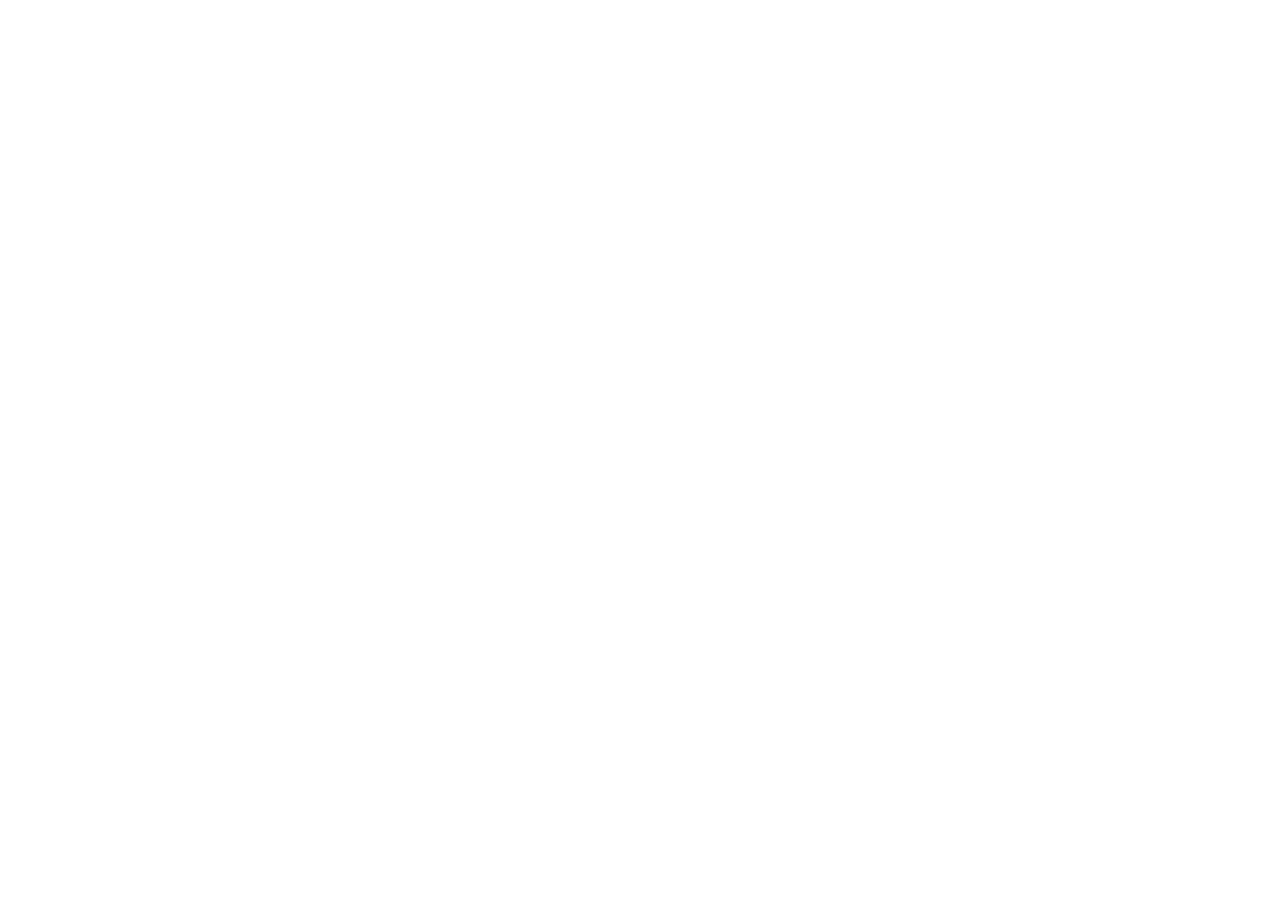
==== test/index.html @ 2f0090a3 "test" ====
<!DOCTYPE html>
<html lang="en">
<head>
	<meta charset="UTF-8">
	<meta http-equiv="X-UA-Compatible" content="IE=edge">
	<meta name="viewport" content="width=device-width, initial-scale=1.0">
	<title>Document</title>
</head>
<body>
	
</body>
</html>
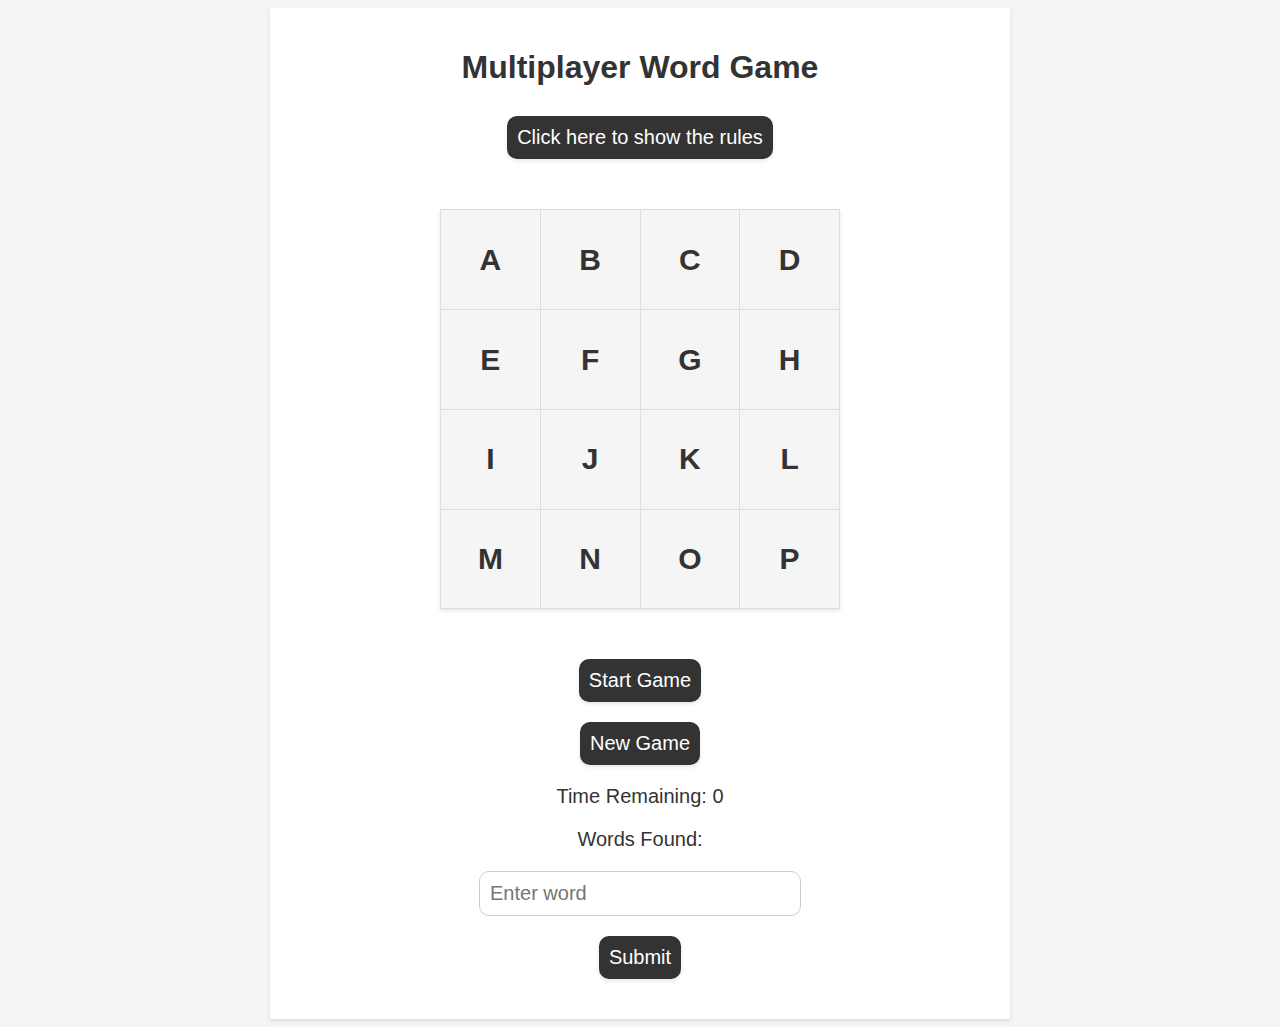
==== commit e27d5976: "push 14u56" ====
--- a/test/index.html
+++ b/test/index.html
@@ -1,12 +1,55 @@
 <!DOCTYPE html>
 <html lang="en">
+
 <head>
 	<meta charset="UTF-8">
 	<meta http-equiv="X-UA-Compatible" content="IE=edge">
 	<meta name="viewport" content="width=device-width, initial-scale=1.0">
+	<link rel="stylesheet" href="css/styles.css">
 	<title>Document</title>
 </head>
+
 <body>
-	
+	<div class="container">
+		<h1>Multiplayer Word Game</h1>
+
+		<div id="rules-popup">
+			<h2>Rules of the Game</h2>
+			<p>Within a time limit of 3 minutes, you must find as many words as possible by forming chains of contiguous
+				letters. The longer the word, the more points you score.</p>
+			<h2>Points</h2>
+			<ul>
+				<li>3 letters = 1 point</li>
+				<li>4 letters = 1 points</li>
+				<li>5 letters = 2 points</li>
+				<li>6 letters = 3 points</li>
+				<li>7 letters = 5 points</li>
+				<li>8 letters = 11 points</li>
+				<li>8 or more letters = word length * 2 points</li>
+				<li>cannot be lower than 3 letters</li>
+			</ul>
+			<button type="button" id="close-rules-btn">Close</button>
+		</div>
+		<button type="button" id="rules-btn">Click here to show the rules</button>
+
+		<div id="leaderboard-popup">
+			<h2>Leaderboard</h2>
+			<ul id="ulLeaderboard"></ul>
+			<button type="button" id="close-leader-btn">Close</button>
+		</div>
+
+		<div id="game-board">
+			<table></table>
+		</div>
+		<button type="submit" id="start-button">Start Game</button>
+		<button type="reset" id="reset-button">New Game</button>
+		<p id="timer">Time Remaining: 0</p>
+		<p id="word-list">Words Found:</p>
+		<input type="text" id="word-input" placeholder="Enter word">
+		<button type="button" id="submit-button">Submit</button>
+		<p id="message"></p>
+	</div>
+	<script src="js/scripts.js"></script>
 </body>
+
 </html>--- a/test/css/styles.css
+++ b/test/css/styles.css
@@ -0,0 +1,147 @@
+body {
+    background-color: #f5f5f5;
+    font-family: Arial, sans-serif;
+}
+
+.container {
+    background-color: white;
+    box-shadow: 0 2px 4px rgba(0, 0, 0, 0.1);
+    margin: 0 auto;
+    max-width: 700px;
+    padding: 20px;
+    width: 90%;
+}
+
+h1 {
+    color: #333;
+    margin-bottom: 30px;
+    text-align: center;
+}
+
+#game-board {
+    box-shadow: 0 2px 4px rgba(0, 0, 0, 0.1);
+    height: 400px;
+    margin: 50px auto;
+    width: 400px;
+}
+
+table {
+    border-collapse: collapse;
+    height: 100%;
+    width: 100%;
+}
+
+td {
+    background-color: #f5f5f5;
+    border: 1px solid #ddd;
+    color: #333;
+    font-size: 30px;
+    font-weight: bold;
+    height: 25%;
+    text-align: center;
+    width: 25%;
+    transition: background-color 0.3s;
+}
+
+td:hover {
+background-color: rgb(179, 179, 179);
+}
+
+button {
+    background-color: #333;
+    border-radius: 10px;
+    border: none;
+    box-shadow: 0 2px 4px rgba(0, 0, 0, 0.1);
+    color: #fff;
+    cursor: pointer;
+    display: block;
+    font-size: 20px;
+    margin: 20px auto;
+    padding: 10px;
+    transition: background-color 0.3s;
+}
+
+button:hover {
+    background-color: #555;
+}
+
+input {
+    border-radius: 10px;
+    border: 1px solid #ccc;
+    display: block;
+    font-size: 20px;
+    margin: 20px auto;
+    padding: 10px;
+    width: 300px;
+}
+
+#timer,
+#word-list,
+#message {
+    color: #333;
+    font-size: 20px;
+    margin: 20px;
+    text-align: center;
+}
+
+#message {
+    color: red;
+    font-weight: bold;
+}
+
+/*Popup*/
+#rules-popup, #leaderboard-popup {
+    background-color: white;
+    border: 1px solid black;
+    display: none;
+    left: 50%;
+    padding: 20px;
+    position: fixed;
+    top: 50%;
+    transform: translate(-50%, -50%);
+}
+
+#rules-popup h2, #leaderboard-popup h2 {
+    margin-top: 0;
+}
+
+#rules-popup p, #leaderboard-popup p {
+    margin-bottom: 20px;
+}
+
+#close-rules-btn, #close-leader-btn {
+    display: block;
+    margin: 0 auto;
+}
+
+/*WRAPPER*/
+h1 span {
+    display: none;
+}
+ 
+h1 img {
+    display: block;
+    padding: 10px 10px 10px 10px;
+    width: 350px;
+}
+ 
+header {
+    background: linear-gradient(0deg, rgb(250, 255, 187) 35%, rgb(250, 255, 187) 85%);
+    display: flex;
+    justify-content: center;
+}
+ 
+header .wrapper {
+    align-items: center;
+    display: flex;
+    justify-content: center;
+    padding: 5px 20px 20px 20px;
+}
+ 
+.wrapper {
+    margin: 0 auto;
+    max-width: 1000px;
+    width: 100%;
+}
+
+/*EINDE WRAPPER*/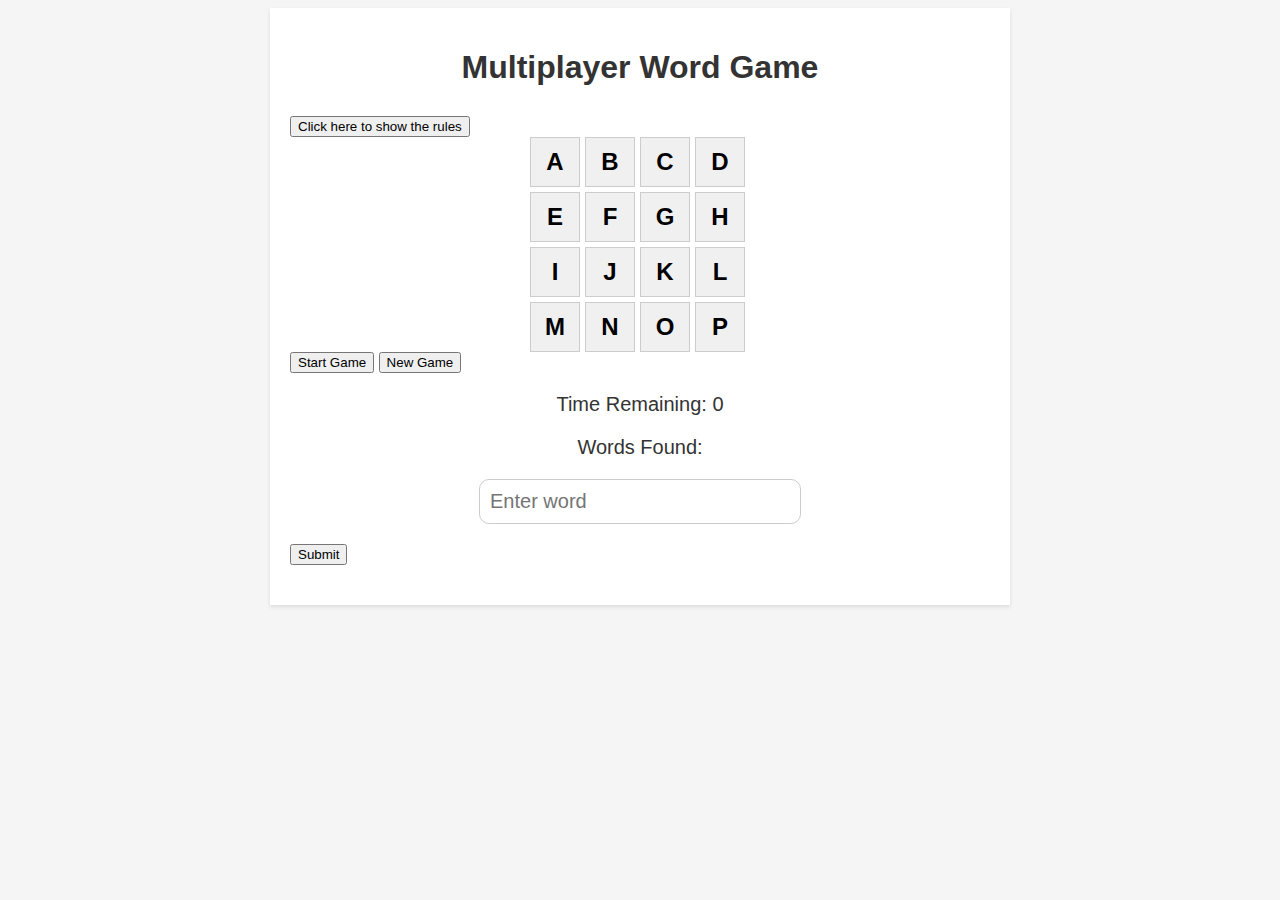
==== commit eaa4398d: "vrv" ====
--- a/test/index.html
+++ b/test/index.html
@@ -1,55 +1,55 @@
 <!DOCTYPE html>
 <html lang="en">
+  <head>
+    <meta charset="UTF-8" />
+    <meta http-equiv="X-UA-Compatible" content="IE=edge" />
+    <meta name="viewport" content="width=device-width, initial-scale=1.0" />
+    <link rel="stylesheet" href="css/styles.css" />
+    <title>Document</title>
+  </head>
 
-<head>
-	<meta charset="UTF-8">
-	<meta http-equiv="X-UA-Compatible" content="IE=edge">
-	<meta name="viewport" content="width=device-width, initial-scale=1.0">
-	<link rel="stylesheet" href="css/styles.css">
-	<title>Document</title>
-</head>
+  <body>
+    <div class="container">
+      <h1>Multiplayer Word Game</h1>
 
-<body>
-	<div class="container">
-		<h1>Multiplayer Word Game</h1>
+      <div id="rules-popup">
+        <h2>Rules of the Game</h2>
+        <p>
+          Within a time limit of 3 minutes, you must find as many words as
+          possible by forming chains of contiguous letters. The longer the word,
+          the more points you score.
+        </p>
+        <h2>Points</h2>
+        <ul>
+          <li>3 letters = 1 point</li>
+          <li>4 letters = 1 points</li>
+          <li>5 letters = 2 points</li>
+          <li>6 letters = 3 points</li>
+          <li>7 letters = 5 points</li>
+          <li>8 letters = 11 points</li>
+          <li>8 or more letters = word length * 2 points</li>
+          <li>cannot be lower than 3 letters</li>
+        </ul>
+        <button type="button" id="close-rules-btn">Close</button>
+      </div>
+      <button type="button" id="rules-btn">Click here to show the rules</button>
 
-		<div id="rules-popup">
-			<h2>Rules of the Game</h2>
-			<p>Within a time limit of 3 minutes, you must find as many words as possible by forming chains of contiguous
-				letters. The longer the word, the more points you score.</p>
-			<h2>Points</h2>
-			<ul>
-				<li>3 letters = 1 point</li>
-				<li>4 letters = 1 points</li>
-				<li>5 letters = 2 points</li>
-				<li>6 letters = 3 points</li>
-				<li>7 letters = 5 points</li>
-				<li>8 letters = 11 points</li>
-				<li>8 or more letters = word length * 2 points</li>
-				<li>cannot be lower than 3 letters</li>
-			</ul>
-			<button type="button" id="close-rules-btn">Close</button>
-		</div>
-		<button type="button" id="rules-btn">Click here to show the rules</button>
+      <div id="leaderboard-popup">
+        <h2>Leaderboard</h2>
+        <ul id="ulLeaderboard"></ul>
+        <button type="button" id="close-leader-btn">Close</button>
+      </div>
 
-		<div id="leaderboard-popup">
-			<h2>Leaderboard</h2>
-			<ul id="ulLeaderboard"></ul>
-			<button type="button" id="close-leader-btn">Close</button>
-		</div>
+      <div id="game-grid"></div>
 
-		<div id="game-board">
-			<table></table>
-		</div>
-		<button type="submit" id="start-button">Start Game</button>
-		<button type="reset" id="reset-button">New Game</button>
-		<p id="timer">Time Remaining: 0</p>
-		<p id="word-list">Words Found:</p>
-		<input type="text" id="word-input" placeholder="Enter word">
-		<button type="button" id="submit-button">Submit</button>
-		<p id="message"></p>
-	</div>
-	<script src="js/scripts.js"></script>
-</body>
-
-</html>+      <button type="submit" id="start-button">Start Game</button>
+      <button type="reset" id="reset-button">New Game</button>
+      <p id="timer">Time Remaining: 0</p>
+      <p id="word-list">Words Found:</p>
+      <input type="text" id="word-input" placeholder="Enter word" />
+      <button type="button" id="submit-button">Submit</button>
+      <p id="message"></p>
+    </div>
+    <script src="js/scripts.js"></script>
+  </body>
+</html>
--- a/test/css/styles.css
+++ b/test/css/styles.css
@@ -24,7 +24,7 @@
     margin: 50px auto;
     width: 400px;
 }
-
+/*
 table {
     border-collapse: collapse;
     height: 100%;
@@ -64,7 +64,30 @@
 button:hover {
     background-color: #555;
 }
+*/
 
+#game-grid {
+    display: grid;
+    grid-template-columns: repeat(4, 1fr);
+    grid-template-rows: repeat(4, 1fr);
+    grid-gap: 5px;
+    margin: 0 250px 0 240px;
+}
+  
+button.grid-cell {
+    width: 50px;
+    height: 50px;
+    background-color: #f0f0f0;
+    border: 1px solid #ccc;
+    font-size: 24px;
+    font-weight: bold;
+    cursor: pointer;
+}
+  
+button.grid-cell:hover {
+    background-color: #d8d8d8;
+}
+  
 input {
     border-radius: 10px;
     border: 1px solid #ccc;
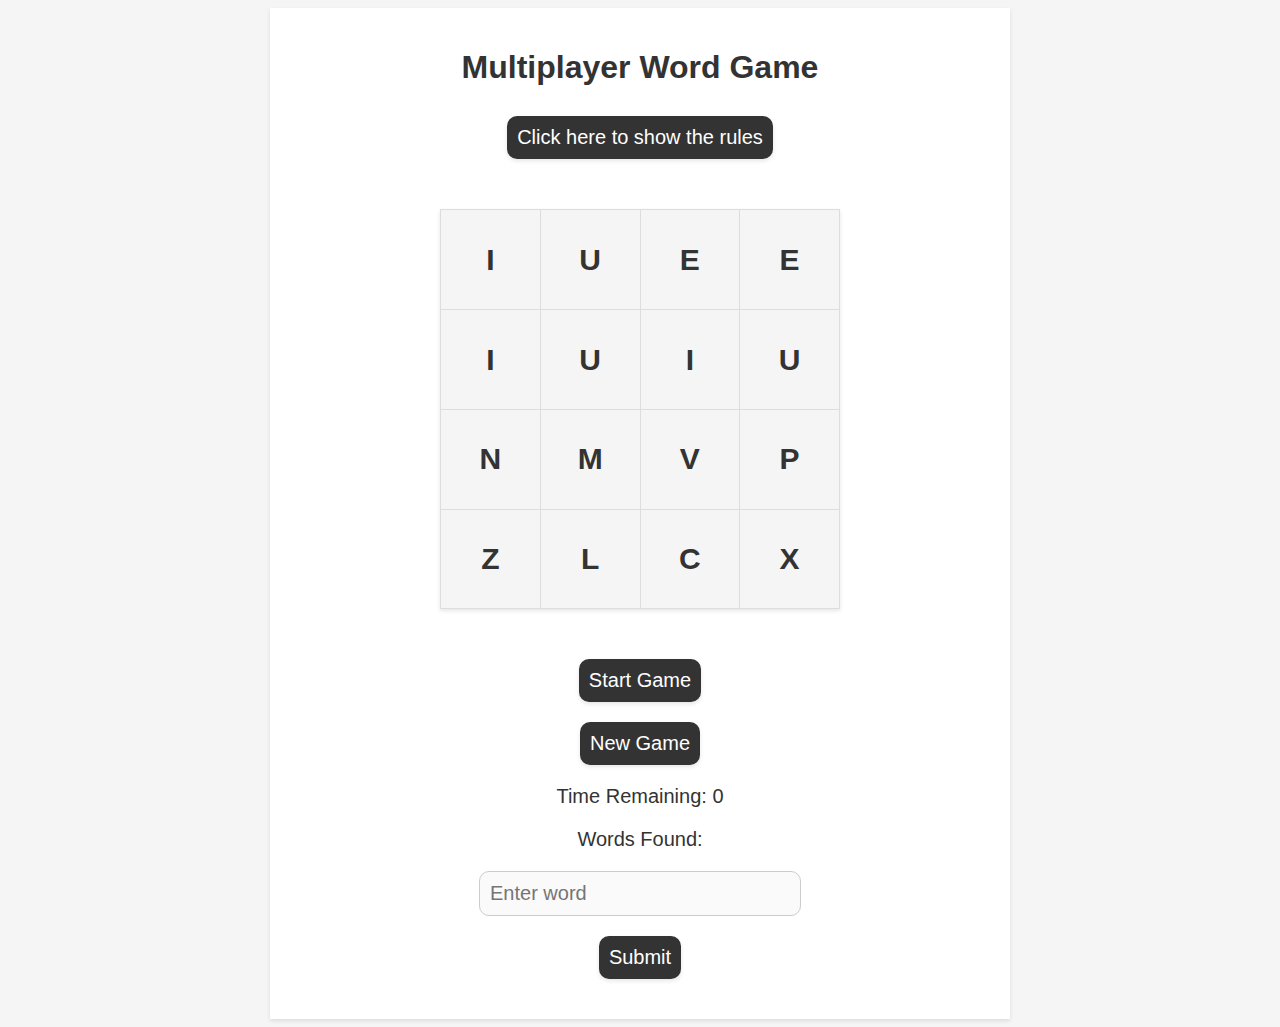
==== commit fa5639c2: "push 02.22" ====
--- a/test/index.html
+++ b/test/index.html
@@ -1,55 +1,55 @@
 <!DOCTYPE html>
 <html lang="en">
-  <head>
-    <meta charset="UTF-8" />
-    <meta http-equiv="X-UA-Compatible" content="IE=edge" />
-    <meta name="viewport" content="width=device-width, initial-scale=1.0" />
-    <link rel="stylesheet" href="css/styles.css" />
-    <title>Document</title>
-  </head>
 
-  <body>
-    <div class="container">
-      <h1>Multiplayer Word Game</h1>
+<head>
+	<meta charset="UTF-8">
+	<meta http-equiv="X-UA-Compatible" content="IE=edge">
+	<meta name="viewport" content="width=device-width, initial-scale=1.0">
+	<link rel="stylesheet" href="css/styles.css">
+	<title>Document</title>
+</head>
 
-      <div id="rules-popup">
-        <h2>Rules of the Game</h2>
-        <p>
-          Within a time limit of 3 minutes, you must find as many words as
-          possible by forming chains of contiguous letters. The longer the word,
-          the more points you score.
-        </p>
-        <h2>Points</h2>
-        <ul>
-          <li>3 letters = 1 point</li>
-          <li>4 letters = 1 points</li>
-          <li>5 letters = 2 points</li>
-          <li>6 letters = 3 points</li>
-          <li>7 letters = 5 points</li>
-          <li>8 letters = 11 points</li>
-          <li>8 or more letters = word length * 2 points</li>
-          <li>cannot be lower than 3 letters</li>
-        </ul>
-        <button type="button" id="close-rules-btn">Close</button>
-      </div>
-      <button type="button" id="rules-btn">Click here to show the rules</button>
+<body>
+	<div class="container">
+		<h1>Multiplayer Word Game</h1>
 
-      <div id="leaderboard-popup">
-        <h2>Leaderboard</h2>
-        <ul id="ulLeaderboard"></ul>
-        <button type="button" id="close-leader-btn">Close</button>
-      </div>
+		<div id="rules-popup">
+			<h2>Rules of the Game</h2>
+			<p>Within a time limit of 3 minutes, you must find as many words as possible by forming chains of contiguous
+				letters. The longer the word, the more points you score.</p>
+			<h2>Points</h2>
+			<ul>
+				<li>3 letters = 1 point</li>
+				<li>4 letters = 1 points</li>
+				<li>5 letters = 2 points</li>
+				<li>6 letters = 3 points</li>
+				<li>7 letters = 5 points</li>
+				<li>8 letters = 11 points</li>
+				<li>8 or more letters = word length * 2 points</li>
+				<li>cannot be lower than 3 letters</li>
+			</ul>
+			<button type="button" id="close-rules-btn">Close</button>
+		</div>
+		<button type="button" id="rules-btn">Click here to show the rules</button>
 
-      <div id="game-grid"></div>
+		<div id="leaderboard-popup">
+			<h2>Leaderboard</h2>
+			<ul id="ulLeaderboard"></ul>
+			<button type="button" id="close-leader-btn">Close</button>
+		</div>
 
-      <button type="submit" id="start-button">Start Game</button>
-      <button type="reset" id="reset-button">New Game</button>
-      <p id="timer">Time Remaining: 0</p>
-      <p id="word-list">Words Found:</p>
-      <input type="text" id="word-input" placeholder="Enter word" />
-      <button type="button" id="submit-button">Submit</button>
-      <p id="message"></p>
-    </div>
-    <script src="js/scripts.js"></script>
-  </body>
-</html>
+		<div id="game-board">
+			<table id="board"></table>
+		</div>
+		<button type="submit" id="start-button">Start Game</button>
+		<button type="reset" id="reset-button">New Game</button>
+		<p id="timer">Time Remaining: 0</p>
+		<p id="word-list">Words Found:</p>
+		<input type="text" id="word-input" placeholder="Enter word" disabled>
+		<button type="button" id="submit-button">Submit</button>
+		<p id="message"></p>
+	</div>
+	<script src="js/scripts.js"></script>
+</body>
+
+</html>--- a/test/css/styles.css
+++ b/test/css/styles.css
@@ -24,7 +24,7 @@
     margin: 50px auto;
     width: 400px;
 }
-/*
+
 table {
     border-collapse: collapse;
     height: 100%;
@@ -41,6 +41,7 @@
     text-align: center;
     width: 25%;
     transition: background-color 0.3s;
+	cursor: pointer;
 }
 
 td:hover {
@@ -64,30 +65,7 @@
 button:hover {
     background-color: #555;
 }
-*/
 
-#game-grid {
-    display: grid;
-    grid-template-columns: repeat(4, 1fr);
-    grid-template-rows: repeat(4, 1fr);
-    grid-gap: 5px;
-    margin: 0 250px 0 240px;
-}
-  
-button.grid-cell {
-    width: 50px;
-    height: 50px;
-    background-color: #f0f0f0;
-    border: 1px solid #ccc;
-    font-size: 24px;
-    font-weight: bold;
-    cursor: pointer;
-}
-  
-button.grid-cell:hover {
-    background-color: #d8d8d8;
-}
-  
 input {
     border-radius: 10px;
     border: 1px solid #ccc;
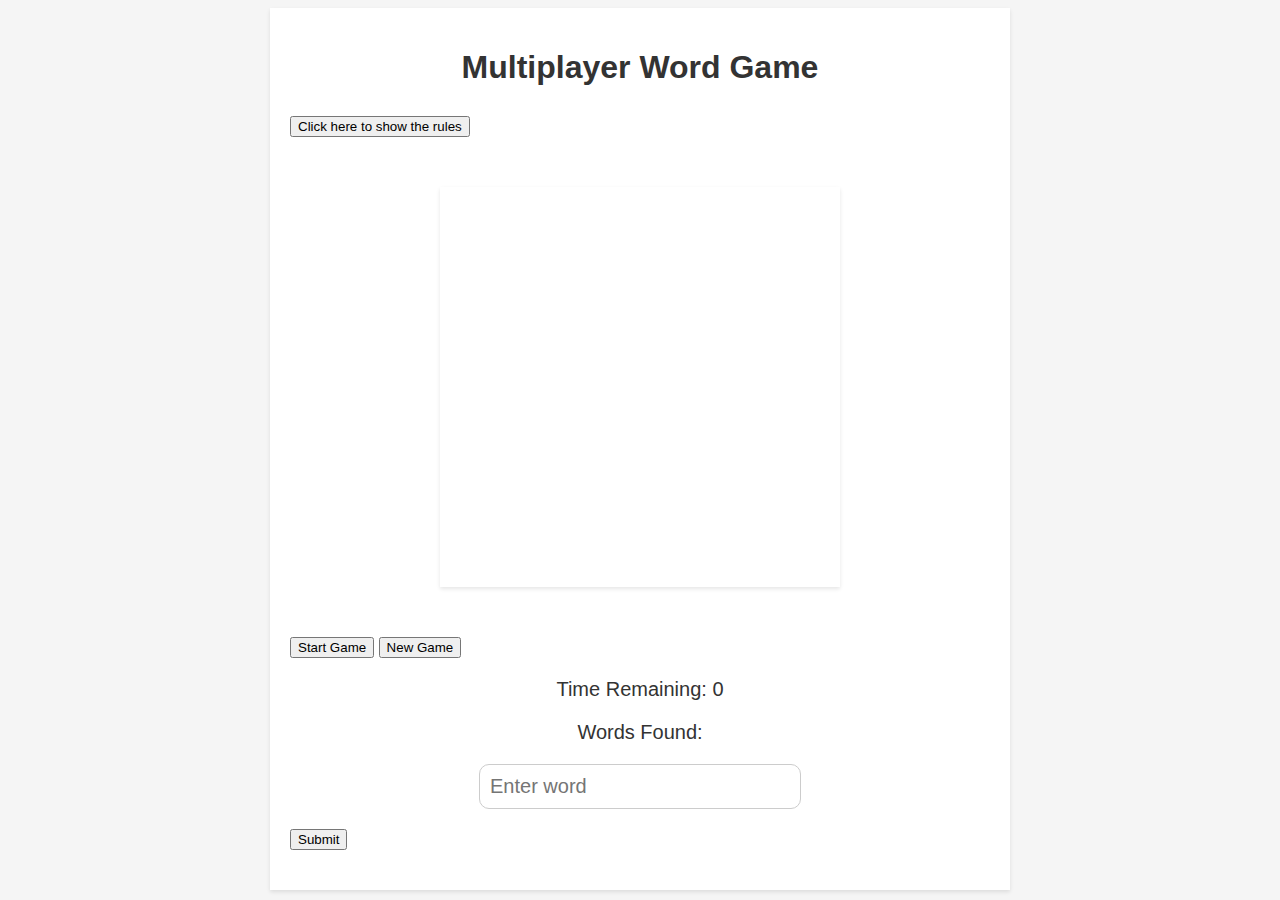
==== commit 58202d7c: "Merge branch 'main' of https://github.com/WalidElBahoudi/project-week" ====
--- a/test/index.html
+++ b/test/index.html
@@ -1,55 +1,56 @@
 <!DOCTYPE html>
 <html lang="en">
+  <head>
+    <meta charset="UTF-8" />
+    <meta http-equiv="X-UA-Compatible" content="IE=edge" />
+    <meta name="viewport" content="width=device-width, initial-scale=1.0" />
+    <link rel="stylesheet" href="css/styles.css" />
+    <title>Document</title>
+  </head>
 
-<head>
-	<meta charset="UTF-8">
-	<meta http-equiv="X-UA-Compatible" content="IE=edge">
-	<meta name="viewport" content="width=device-width, initial-scale=1.0">
-	<link rel="stylesheet" href="css/styles.css">
-	<title>Document</title>
-</head>
+  <body>
+    <div class="container">
+      <h1>Multiplayer Word Game</h1>
 
-<body>
-	<div class="container">
-		<h1>Multiplayer Word Game</h1>
+      <div id="rules-popup">
+        <h2>Rules of the Game</h2>
+        <p>
+          Within a time limit of 3 minutes, you must find as many words as
+          possible by forming chains of contiguous letters. The longer the word,
+          the more points you score.
+        </p>
+        <h2>Points</h2>
+        <ul>
+          <li>3 letters = 1 point</li>
+          <li>4 letters = 1 points</li>
+          <li>5 letters = 2 points</li>
+          <li>6 letters = 3 points</li>
+          <li>7 letters = 5 points</li>
+          <li>8 letters = 11 points</li>
+          <li>8 or more letters = word length * 2 points</li>
+          <li>cannot be lower than 3 letters</li>
+        </ul>
+        <button type="button" id="close-rules-btn">Close</button>
+      </div>
+      <button type="button" id="rules-btn">Click here to show the rules</button>
 
-		<div id="rules-popup">
-			<h2>Rules of the Game</h2>
-			<p>Within a time limit of 3 minutes, you must find as many words as possible by forming chains of contiguous
-				letters. The longer the word, the more points you score.</p>
-			<h2>Points</h2>
-			<ul>
-				<li>3 letters = 1 point</li>
-				<li>4 letters = 1 points</li>
-				<li>5 letters = 2 points</li>
-				<li>6 letters = 3 points</li>
-				<li>7 letters = 5 points</li>
-				<li>8 letters = 11 points</li>
-				<li>8 or more letters = word length * 2 points</li>
-				<li>cannot be lower than 3 letters</li>
-			</ul>
-			<button type="button" id="close-rules-btn">Close</button>
-		</div>
-		<button type="button" id="rules-btn">Click here to show the rules</button>
+      <div id="leaderboard-popup">
+        <h2>Leaderboard</h2>
+        <ul id="ulLeaderboard"></ul>
+        <button type="button" id="close-leader-btn">Close</button>
+      </div>
 
-		<div id="leaderboard-popup">
-			<h2>Leaderboard</h2>
-			<ul id="ulLeaderboard"></ul>
-			<button type="button" id="close-leader-btn">Close</button>
-		</div>
-
-		<div id="game-board">
-			<table id="board"></table>
-		</div>
-		<button type="submit" id="start-button">Start Game</button>
-		<button type="reset" id="reset-button">New Game</button>
-		<p id="timer">Time Remaining: 0</p>
-		<p id="word-list">Words Found:</p>
-		<input type="text" id="word-input" placeholder="Enter word" disabled>
-		<button type="button" id="submit-button">Submit</button>
-		<p id="message"></p>
-	</div>
-	<script src="js/scripts.js"></script>
-</body>
-
-</html>+      <div id="game-board">
+        <table></table>
+      </div>
+      <button type="submit" id="start-button">Start Game</button>
+      <button type="reset" id="reset-button">New Game</button>
+      <p id="timer">Time Remaining: 0</p>
+      <p id="word-list">Words Found:</p>
+      <input type="text" id="word-input" placeholder="Enter word" />
+      <button type="button" id="submit-button">Submit</button>
+      <p id="message"></p>
+    </div>
+    <script src="js/scripts.js"></script>
+  </body>
+</html>
--- a/test/css/styles.css
+++ b/test/css/styles.css
@@ -24,7 +24,7 @@
     margin: 50px auto;
     width: 400px;
 }
-
+/*
 table {
     border-collapse: collapse;
     height: 100%;
@@ -65,7 +65,30 @@
 button:hover {
     background-color: #555;
 }
+*/
 
+#game-grid {
+    display: grid;
+    grid-template-columns: repeat(4, 1fr);
+    grid-template-rows: repeat(4, 1fr);
+    grid-gap: 5px;
+    margin: 0 250px 0 240px;
+}
+  
+button.grid-cell {
+    width: 50px;
+    height: 50px;
+    background-color: #f0f0f0;
+    border: 1px solid #ccc;
+    font-size: 24px;
+    font-weight: bold;
+    cursor: pointer;
+}
+  
+button.grid-cell:hover {
+    background-color: #d8d8d8;
+}
+  
 input {
     border-radius: 10px;
     border: 1px solid #ccc;
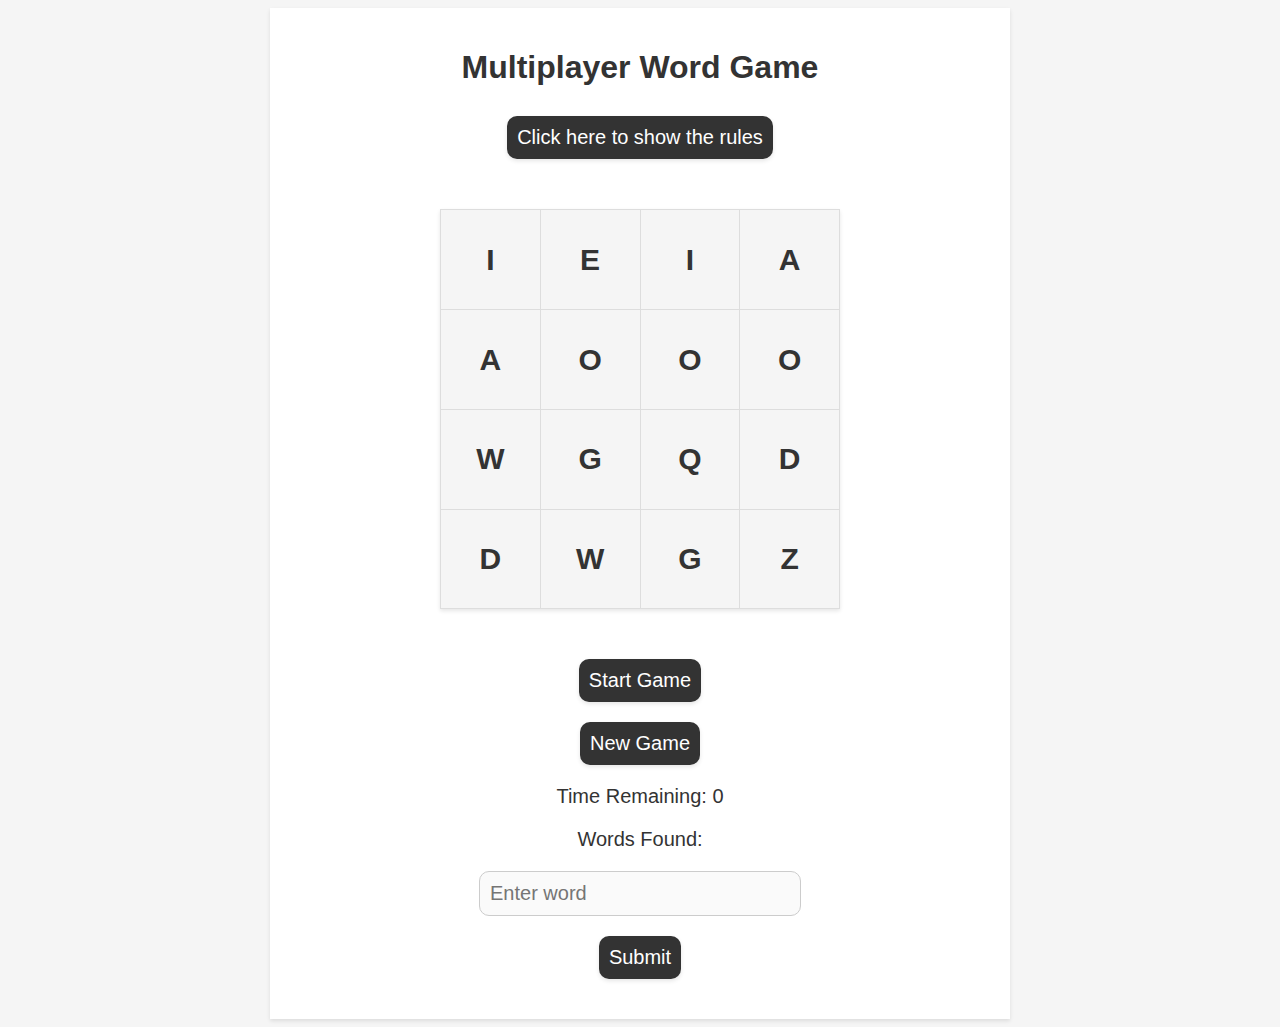
==== commit d6a84e73: "test def" ====
--- a/test/index.html
+++ b/test/index.html
@@ -41,13 +41,13 @@
       </div>
 
       <div id="game-board">
-        <table></table>
+        <table id="board"></table>
       </div>
       <button type="submit" id="start-button">Start Game</button>
       <button type="reset" id="reset-button">New Game</button>
       <p id="timer">Time Remaining: 0</p>
       <p id="word-list">Words Found:</p>
-      <input type="text" id="word-input" placeholder="Enter word" />
+      <input type="text" id="word-input" placeholder="Enter word" disabled />
       <button type="button" id="submit-button">Submit</button>
       <p id="message"></p>
     </div>
--- a/test/css/styles.css
+++ b/test/css/styles.css
@@ -24,7 +24,7 @@
     margin: 50px auto;
     width: 400px;
 }
-/*
+
 table {
     border-collapse: collapse;
     height: 100%;
@@ -65,30 +65,7 @@
 button:hover {
     background-color: #555;
 }
-*/
 
-#game-grid {
-    display: grid;
-    grid-template-columns: repeat(4, 1fr);
-    grid-template-rows: repeat(4, 1fr);
-    grid-gap: 5px;
-    margin: 0 250px 0 240px;
-}
-  
-button.grid-cell {
-    width: 50px;
-    height: 50px;
-    background-color: #f0f0f0;
-    border: 1px solid #ccc;
-    font-size: 24px;
-    font-weight: bold;
-    cursor: pointer;
-}
-  
-button.grid-cell:hover {
-    background-color: #d8d8d8;
-}
-  
 input {
     border-radius: 10px;
     border: 1px solid #ccc;
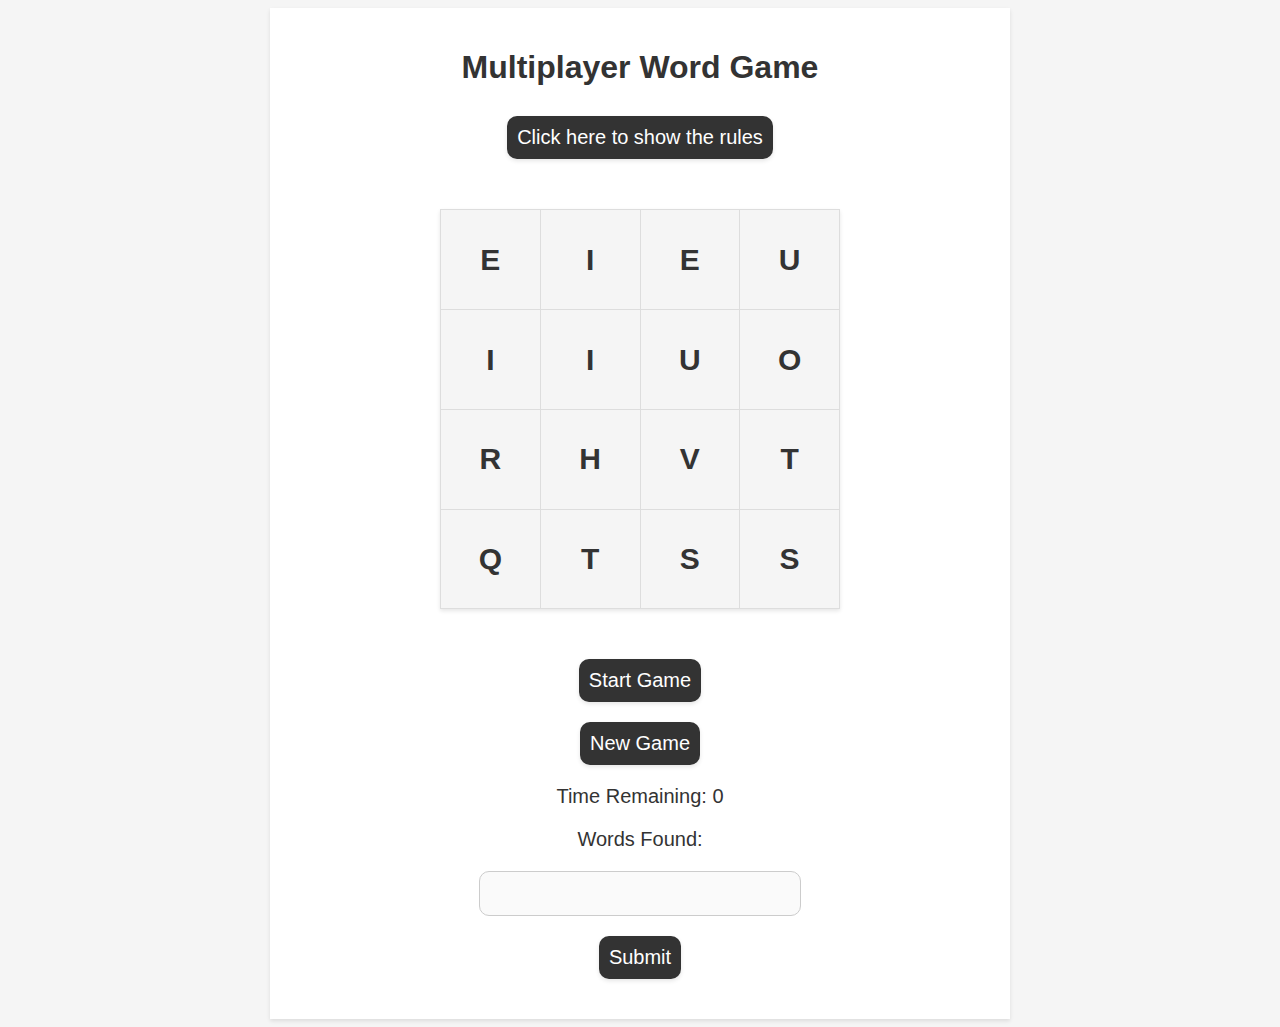
==== commit 596320fc: "placeholder="Enter word" removed" ====
--- a/test/index.html
+++ b/test/index.html
@@ -47,7 +47,7 @@
       <button type="reset" id="reset-button">New Game</button>
       <p id="timer">Time Remaining: 0</p>
       <p id="word-list">Words Found:</p>
-      <input type="text" id="word-input" placeholder="Enter word" disabled />
+      <input type="text" id="word-input" disabled />
       <button type="button" id="submit-button">Submit</button>
       <p id="message"></p>
     </div>
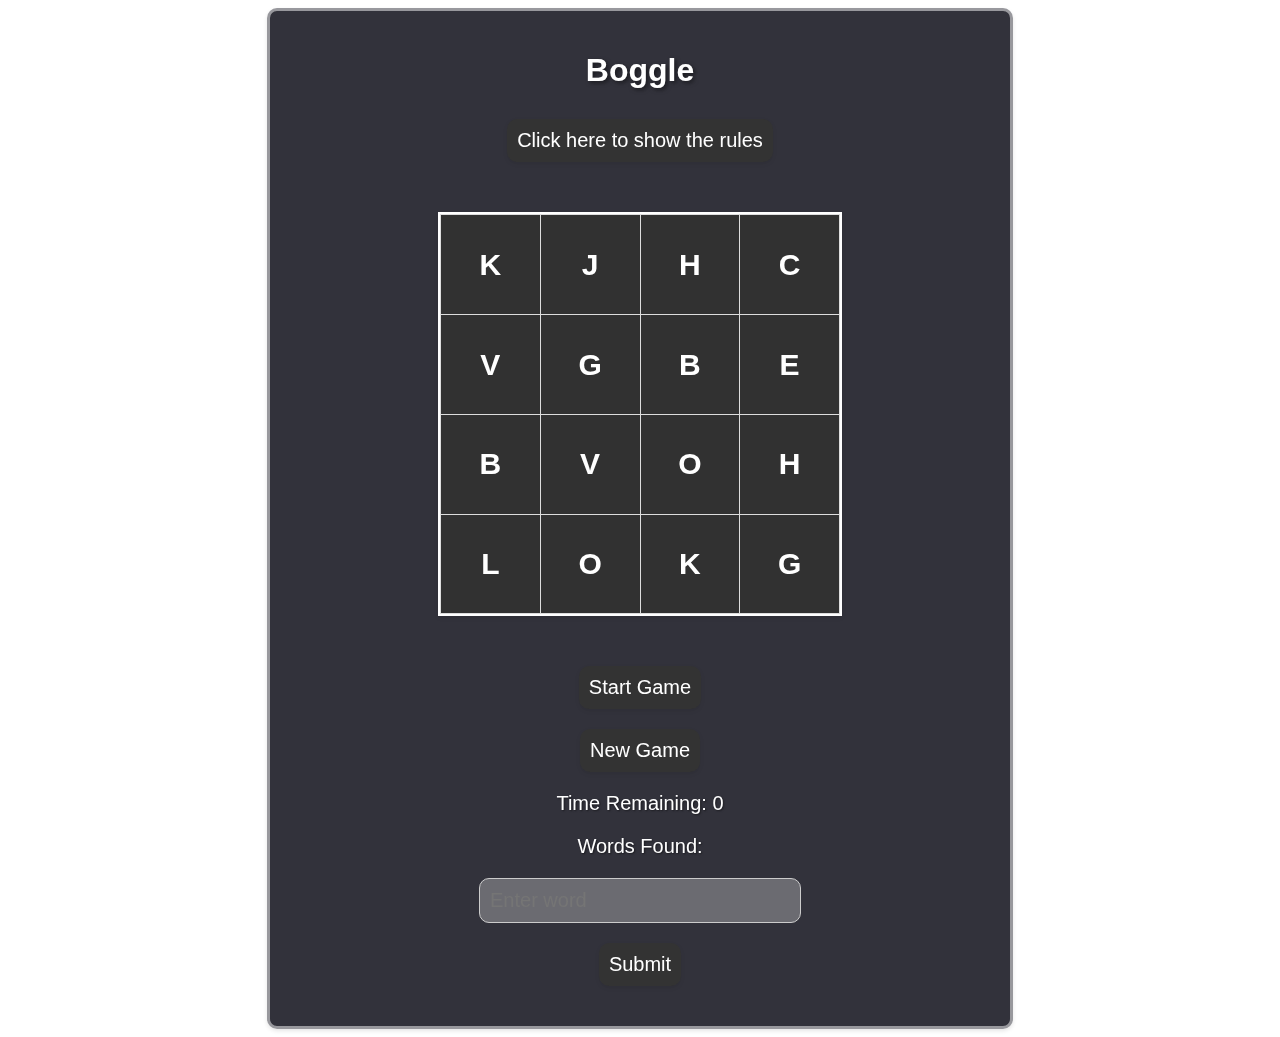
==== commit 9bf59447: "push 14h09" ====
--- a/test/index.html
+++ b/test/index.html
@@ -1,56 +1,55 @@
 <!DOCTYPE html>
 <html lang="en">
-  <head>
-    <meta charset="UTF-8" />
-    <meta http-equiv="X-UA-Compatible" content="IE=edge" />
-    <meta name="viewport" content="width=device-width, initial-scale=1.0" />
-    <link rel="stylesheet" href="css/styles.css" />
-    <title>Document</title>
-  </head>
 
-  <body>
-    <div class="container">
-      <h1>Multiplayer Word Game</h1>
+<head>
+	<meta charset="UTF-8">
+	<meta http-equiv="X-UA-Compatible" content="IE=edge">
+	<meta name="viewport" content="width=device-width, initial-scale=1.0">
+	<link rel="stylesheet" href="css/styles.css">
+	<title>Boggle</title>
+</head>
 
-      <div id="rules-popup">
-        <h2>Rules of the Game</h2>
-        <p>
-          Within a time limit of 3 minutes, you must find as many words as
-          possible by forming chains of contiguous letters. The longer the word,
-          the more points you score.
-        </p>
-        <h2>Points</h2>
-        <ul>
-          <li>3 letters = 1 point</li>
-          <li>4 letters = 1 points</li>
-          <li>5 letters = 2 points</li>
-          <li>6 letters = 3 points</li>
-          <li>7 letters = 5 points</li>
-          <li>8 letters = 11 points</li>
-          <li>8 or more letters = word length * 2 points</li>
-          <li>cannot be lower than 3 letters</li>
-        </ul>
-        <button type="button" id="close-rules-btn">Close</button>
-      </div>
-      <button type="button" id="rules-btn">Click here to show the rules</button>
+<body>
+	<div class="container">
+		<h1>Boggle</h1>
 
-      <div id="leaderboard-popup">
-        <h2>Leaderboard</h2>
-        <ul id="ulLeaderboard"></ul>
-        <button type="button" id="close-leader-btn">Close</button>
-      </div>
+		<div id="rules-popup">
+			<h2>Rules of the Game</h2>
+			<p>Within a time limit of 3 minutes, you must find as many words as possible by forming chains of contiguous
+				letters. The longer the word, the more points you score.</p>
+			<h2>Points</h2>
+			<ul>
+				<li>3 letters = 1 point</li>
+				<li>4 letters = 1 points</li>
+				<li>5 letters = 2 points</li>
+				<li>6 letters = 3 points</li>
+				<li>7 letters = 5 points</li>
+				<li>8 letters = 11 points</li>
+				<li>8 or more letters = word length * 2 points</li>
+				<li>cannot be lower than 3 letters</li>
+			</ul>
+			<button type="button" id="close-rules-btn">Close</button>
+		</div>
+		<button type="button" id="rules-btn">Click here to show the rules</button>
 
-      <div id="game-board">
-        <table id="board"></table>
-      </div>
-      <button type="submit" id="start-button">Start Game</button>
-      <button type="reset" id="reset-button">New Game</button>
-      <p id="timer">Time Remaining: 0</p>
-      <p id="word-list">Words Found:</p>
-      <input type="text" id="word-input" disabled />
-      <button type="button" id="submit-button">Submit</button>
-      <p id="message"></p>
-    </div>
-    <script src="js/scripts.js"></script>
-  </body>
-</html>
+		<div id="leaderboard-popup">
+			<h2>Leaderboard</h2>
+			<ul id="ulLeaderboard"></ul>
+			<button type="button" id="close-leader-btn">Close</button>
+		</div>
+
+		<div id="game-board">
+			<table id="board"></table>
+		</div>
+		<button type="submit" id="start-button">Start Game</button>
+		<button type="reset" id="reset-button">New Game</button>
+		<p id="timer">Time Remaining: 0</p>
+		<p id="word-list">Words Found:</p>
+		<input type="text" id="word-input" placeholder="Enter word" disabled>
+		<button type="button" id="submit-button">Submit</button>
+		<p id="message"></p>
+	</div>
+	<script src="js/scripts.js"></script>
+</body>
+
+</html>--- a/test/css/styles.css
+++ b/test/css/styles.css
@@ -1,148 +1,134 @@
 body {
-    background-color: #f5f5f5;
-    font-family: Arial, sans-serif;
+	background-image: url("https://images.unsplash.com/photo-1464802686167-b939a6910659");
+	background-size: cover;
+	font-family: Arial, sans-serif;
 }
 
 .container {
-    background-color: white;
-    box-shadow: 0 2px 4px rgba(0, 0, 0, 0.1);
-    margin: 0 auto;
-    max-width: 700px;
-    padding: 20px;
-    width: 90%;
+	backdrop-filter: blur(5px);
+	background-color: rgba(28, 28, 38, 0.9);
+	border: 3px solid rgba(255, 255, 255, 0.5);
+	border-radius: 10px;
+	box-shadow: 0 2px 4px rgba(0, 0, 0, 0.1);
+	margin: 0 auto;
+	max-width: 700px;
+	padding: 20px;
+	width: 90%;
 }
 
 h1 {
-    color: #333;
-    margin-bottom: 30px;
-    text-align: center;
+	color: #ffffff;
+	margin-bottom: 30px;
+	text-align: center;
+	text-shadow: 2px 2px 4px rgba(0, 0, 0, 0.5);
 }
 
 #game-board {
-    box-shadow: 0 2px 4px rgba(0, 0, 0, 0.1);
-    height: 400px;
-    margin: 50px auto;
-    width: 400px;
+	background-color: #1a1a1a;
+	border: 2px solid #fff;
+	box-shadow: 0 2px 4px rgba(0, 0, 0, 0.1);
+	margin: 50px auto;
+	height: 400px;
+	width: 400px;
 }
 
 table {
-    border-collapse: collapse;
-    height: 100%;
-    width: 100%;
+	background-color: transparent;
+	border-collapse: collapse;
+	height: 100%;
+	width: 100%;
 }
 
 td {
-    background-color: #f5f5f5;
-    border: 1px solid #ddd;
-    color: #333;
-    font-size: 30px;
-    font-weight: bold;
-    height: 25%;
-    text-align: center;
-    width: 25%;
-    transition: background-color 0.3s;
+	background-color: rgba(255, 255, 255, 0.1);
+	border: 1px solid #ddd;
+	color: #fff;
 	cursor: pointer;
+	font-size: 30px;
+	font-weight: bold;
+	height: 25%;
+	transition: background-color 0.3s;
+	text-align: center;
+	width: 25%;
 }
 
 td:hover {
-background-color: rgb(179, 179, 179);
+	background-color: rgba(255, 255, 255, 0.3);
 }
 
 button {
-    background-color: #333;
-    border-radius: 10px;
-    border: none;
-    box-shadow: 0 2px 4px rgba(0, 0, 0, 0.1);
-    color: #fff;
-    cursor: pointer;
-    display: block;
-    font-size: 20px;
-    margin: 20px auto;
-    padding: 10px;
-    transition: background-color 0.3s;
+	background-color: #333;
+	border: none;
+	border-radius: 10px;
+	box-shadow: 0 2px 4px rgba(0, 0, 0, 0.1);
+	color: #fff;
+	cursor: pointer;
+	display: block;
+	font-size: 20px;
+	margin: 20px auto;
+	padding: 10px;
+	transition: background-color 0.3s;
 }
 
 button:hover {
-    background-color: #555;
+	background-color: #555;
 }
 
 input {
-    border-radius: 10px;
-    border: 1px solid #ccc;
-    display: block;
-    font-size: 20px;
-    margin: 20px auto;
-    padding: 10px;
-    width: 300px;
+	border: 1px solid #ccc;
+	border-radius: 10px;
+	display: block;
+	font-size: 20px;
+	margin: 20px auto;
+	padding: 10px;
+	width: 300px;
 }
 
 #timer,
 #word-list,
 #message {
-    color: #333;
-    font-size: 20px;
-    margin: 20px;
-    text-align: center;
+	color: #ffffff;
+	font-size: 20px;
+	margin: 20px;
+	text-align: center;
+	text-shadow: 1px 1px 2px rgba(0, 0, 0, 0.5);
+}
+
+#word-input{
+	color: white;
 }
 
 #message {
-    color: red;
-    font-weight: bold;
+	color: #ff0000;
+	font-weight: bold;
+	text-shadow: 1px 1px 2px rgba(0, 0, 0, 0.5);
+}
+
+li { 
+	list-style-type: none; 
 }
 
 /*Popup*/
 #rules-popup, #leaderboard-popup {
-    background-color: white;
-    border: 1px solid black;
-    display: none;
-    left: 50%;
-    padding: 20px;
-    position: fixed;
-    top: 50%;
-    transform: translate(-50%, -50%);
+	background-color: white;
+	border: 1px solid black;
+	display: none;
+	left: 50%;
+	padding: 20px;
+	position: fixed;
+	top: 50%;
+	transform: translate(-50%, -50%);
 }
 
 #rules-popup h2, #leaderboard-popup h2 {
-    margin-top: 0;
+	margin-top: 0;
 }
 
 #rules-popup p, #leaderboard-popup p {
-    margin-bottom: 20px;
+	margin-bottom: 20px;
 }
 
 #close-rules-btn, #close-leader-btn {
-    display: block;
-    margin: 0 auto;
+	display: block;
+	margin: 0 auto;
 }
-
-/*WRAPPER*/
-h1 span {
-    display: none;
-}
- 
-h1 img {
-    display: block;
-    padding: 10px 10px 10px 10px;
-    width: 350px;
-}
- 
-header {
-    background: linear-gradient(0deg, rgb(250, 255, 187) 35%, rgb(250, 255, 187) 85%);
-    display: flex;
-    justify-content: center;
-}
- 
-header .wrapper {
-    align-items: center;
-    display: flex;
-    justify-content: center;
-    padding: 5px 20px 20px 20px;
-}
- 
-.wrapper {
-    margin: 0 auto;
-    max-width: 1000px;
-    width: 100%;
-}
-
-/*EINDE WRAPPER*/